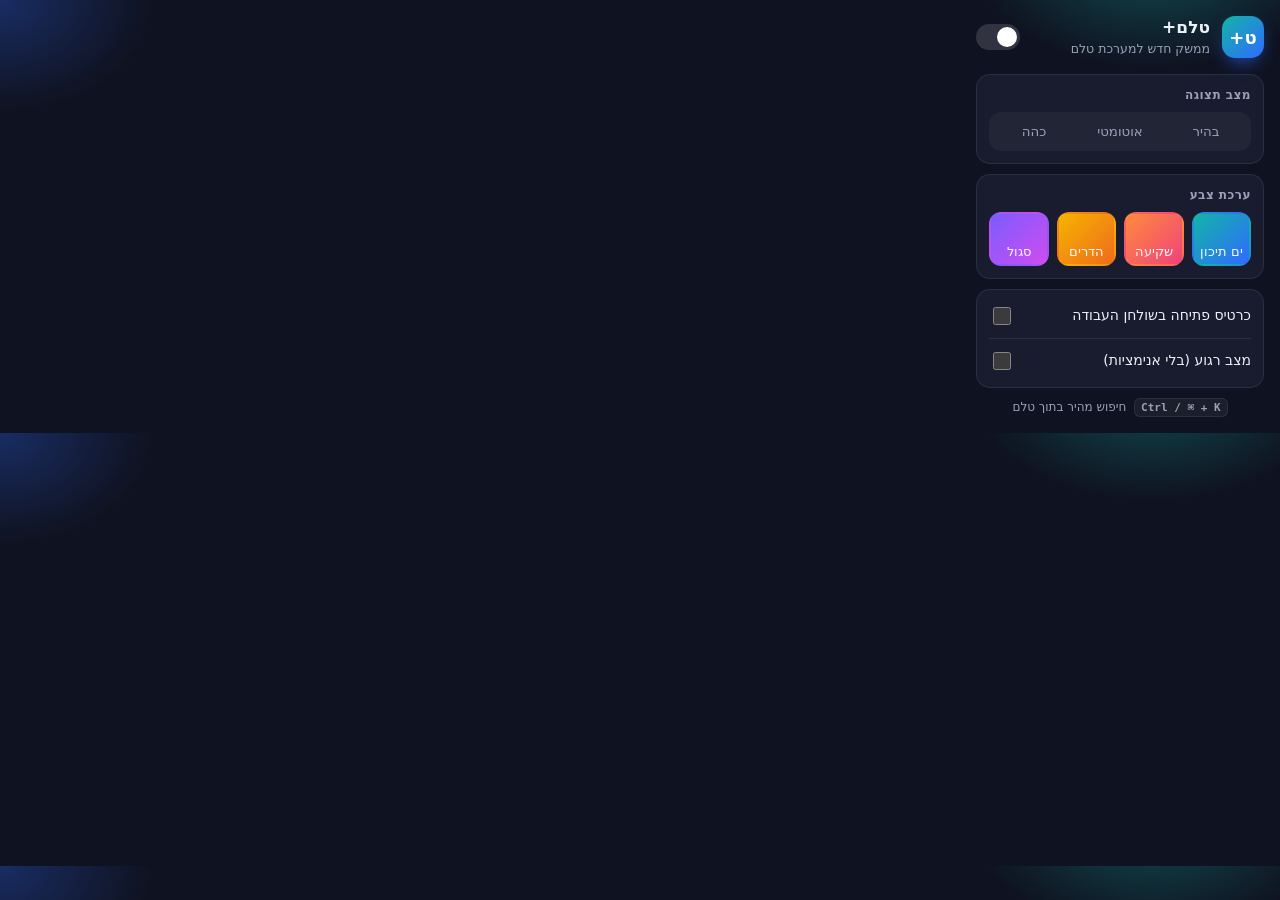
==== extension/popup.html @ 5b28eeb1 "טלם+ 1.1.0: סימנייה חכמה, תוסף לכרום ודף הפצה - extension/: תוסף Manifest V3 (עיצוב, מצב כהה, טופס ב" ====
<!doctype html>
<html lang="he" dir="rtl">
<head>
  <meta charset="utf-8">
  <title>טלם+</title>
  <link rel="stylesheet" href="popup.css">
</head>
<body>
  <header>
    <div class="logo">ט+</div>
    <div>
      <h1>טלם+</h1>
      <p>ממשק חדש למערכת טלם</p>
    </div>
    <label class="switch" title="הפעלה / כיבוי">
      <input type="checkbox" id="enabled">
      <span></span>
    </label>
  </header>

  <section>
    <h2>מצב תצוגה</h2>
    <div class="seg" id="theme">
      <button data-v="light">בהיר</button>
      <button data-v="auto">אוטומטי</button>
      <button data-v="dark">כהה</button>
    </div>
  </section>

  <section>
    <h2>ערכת צבע</h2>
    <div class="swatches" id="accent">
      <button data-v="sea" style="--a:#12b5a6;--b:#2f6bff" title="ים תיכון"><span>ים תיכון</span></button>
      <button data-v="sunset" style="--a:#ff8a3d;--b:#f0437a" title="שקיעה בגורדון"><span>שקיעה</span></button>
      <button data-v="citrus" style="--a:#f5b400;--b:#f06b1d" title="הדרים"><span>הדרים</span></button>
      <button data-v="violet" style="--a:#7a5cff;--b:#d04cf0" title="סגול לילי"><span>סגול</span></button>
    </div>
  </section>

  <section class="rows">
    <label class="row"><span>כרטיס פתיחה בשולחן העבודה</span><input type="checkbox" id="hero"></label>
    <label class="row"><span>מצב רגוע (בלי אנימציות)</span><input type="checkbox" id="calm"></label>
  </section>

  <footer>
    <span class="kbd">Ctrl / ⌘ + K</span> חיפוש מהיר בתוך טלם
  </footer>
  <script src="popup.js"></script>
</body>
</html>
---- extension/popup.css ----
:root {
  --bg: #0f1220; --card: #181c2e; --border: rgba(255,255,255,.08);
  --text: #eef0f7; --muted: #9aa1b8; --a: #12b5a6; --b: #2f6bff;
  color-scheme: dark;
}
* { box-sizing: border-box; }
body {
  margin: 0; width: 320px; padding: 16px;
  font: 14px/1.4 "Heebo", system-ui, -apple-system, "Segoe UI", sans-serif;
  color: var(--text);
  background:
    radial-gradient(260px 160px at 90% -10%, rgba(18,181,166,.35), transparent 70%),
    radial-gradient(220px 160px at 0% 0%, rgba(47,107,255,.3), transparent 70%),
    var(--bg);
}
header { display: flex; align-items: center; gap: 12px; margin-bottom: 16px; }
.logo {
  width: 42px; height: 42px; border-radius: 13px; display: grid; place-items: center;
  font: 800 18px system-ui; color: #fff; background: linear-gradient(135deg, var(--a), var(--b));
  box-shadow: 0 8px 20px -8px var(--b);
}
h1 { margin: 0; font-size: 17px; }
header p { margin: 0; color: var(--muted); font-size: 12.5px; }
header > div:nth-child(2) { flex: 1; }
h2 { margin: 0 0 8px; font-size: 12px; font-weight: 600; color: var(--muted); letter-spacing: .04em; }
section { padding: 12px; margin-bottom: 10px; border-radius: 14px; background: var(--card); border: 1px solid var(--border); }

.seg { display: flex; gap: 4px; padding: 4px; border-radius: 12px; background: rgba(255,255,255,.04); }
.seg button {
  flex: 1; border: 0; padding: 8px 0; border-radius: 9px; cursor: pointer;
  background: transparent; color: var(--muted); font: 600 13px inherit; font-family: inherit;
}
.seg button.on { background: linear-gradient(135deg, var(--a), var(--b)); color: #fff; }

.swatches { display: grid; grid-template-columns: repeat(4, 1fr); gap: 8px; }
.swatches button {
  position: relative; height: 54px; border-radius: 12px; cursor: pointer;
  border: 2px solid transparent; background: linear-gradient(135deg, var(--a), var(--b));
  display: flex; align-items: flex-end; justify-content: center; padding: 0 0 5px;
  transition: transform .15s;
}
.swatches button span { font: 600 10.5px inherit; font-family: inherit; color: rgba(255,255,255,.95); }
.swatches button:hover { transform: translateY(-2px); }
.swatches button.on { border-color: #fff; box-shadow: 0 0 0 3px rgba(255,255,255,.15); }

.rows { padding: 4px 12px; }
.row { display: flex; align-items: center; justify-content: space-between; padding: 10px 0; cursor: pointer; }
.row + .row { border-top: 1px solid var(--border); }
.row input { width: 18px; height: 18px; accent-color: var(--b); }

.switch { position: relative; width: 44px; height: 26px; flex: 0 0 auto; }
.switch input { opacity: 0; width: 0; height: 0; position: absolute; }
.switch span {
  position: absolute; inset: 0; border-radius: 99px; cursor: pointer;
  background: rgba(255,255,255,.14); transition: background .2s;
}
.switch span::after {
  content: ""; position: absolute; top: 3px; right: 3px; width: 20px; height: 20px; border-radius: 50%;
  background: #fff; transition: transform .2s;
}
.switch input:checked + span { background: linear-gradient(135deg, var(--a), var(--b)); }
.switch input:checked + span::after { transform: translateX(-18px); }

body.off section { opacity: .45; pointer-events: none; }
footer { margin-top: 6px; text-align: center; color: var(--muted); font-size: 12px; }
.kbd { display: inline-block; padding: 2px 6px; border-radius: 6px; border: 1px solid var(--border); background: rgba(255,255,255,.05); direction: ltr; font: 600 11px ui-monospace, monospace; margin-left: 4px; }
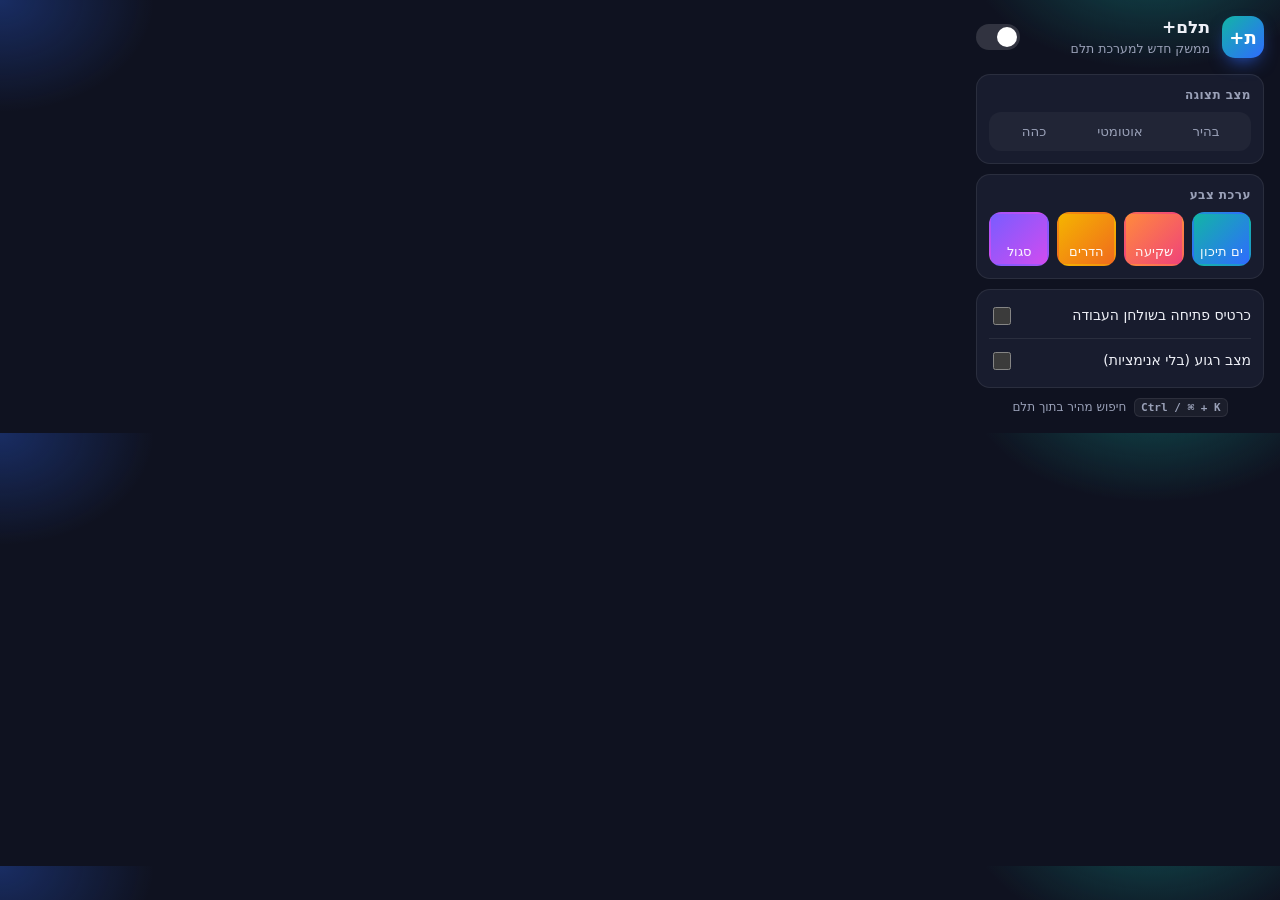
==== commit 65c4df7a: "שינוי שם: טלם ← תלם (1.1.1) Co-Authored-By: Claude Opus 5.5 <noreply@anthropic.com> Claude-Session: " ====
--- a/extension/popup.html
+++ b/extension/popup.html
@@ -2,15 +2,15 @@
 <html lang="he" dir="rtl">
 <head>
   <meta charset="utf-8">
-  <title>טלם+</title>
+  <title>תלם+</title>
   <link rel="stylesheet" href="popup.css">
 </head>
 <body>
   <header>
-    <div class="logo">ט+</div>
+    <div class="logo">ת+</div>
     <div>
-      <h1>טלם+</h1>
-      <p>ממשק חדש למערכת טלם</p>
+      <h1>תלם+</h1>
+      <p>ממשק חדש למערכת תלם</p>
     </div>
     <label class="switch" title="הפעלה / כיבוי">
       <input type="checkbox" id="enabled">
@@ -43,7 +43,7 @@
   </section>
 
   <footer>
-    <span class="kbd">Ctrl / ⌘ + K</span> חיפוש מהיר בתוך טלם
+    <span class="kbd">Ctrl / ⌘ + K</span> חיפוש מהיר בתוך תלם
   </footer>
   <script src="popup.js"></script>
 </body>
